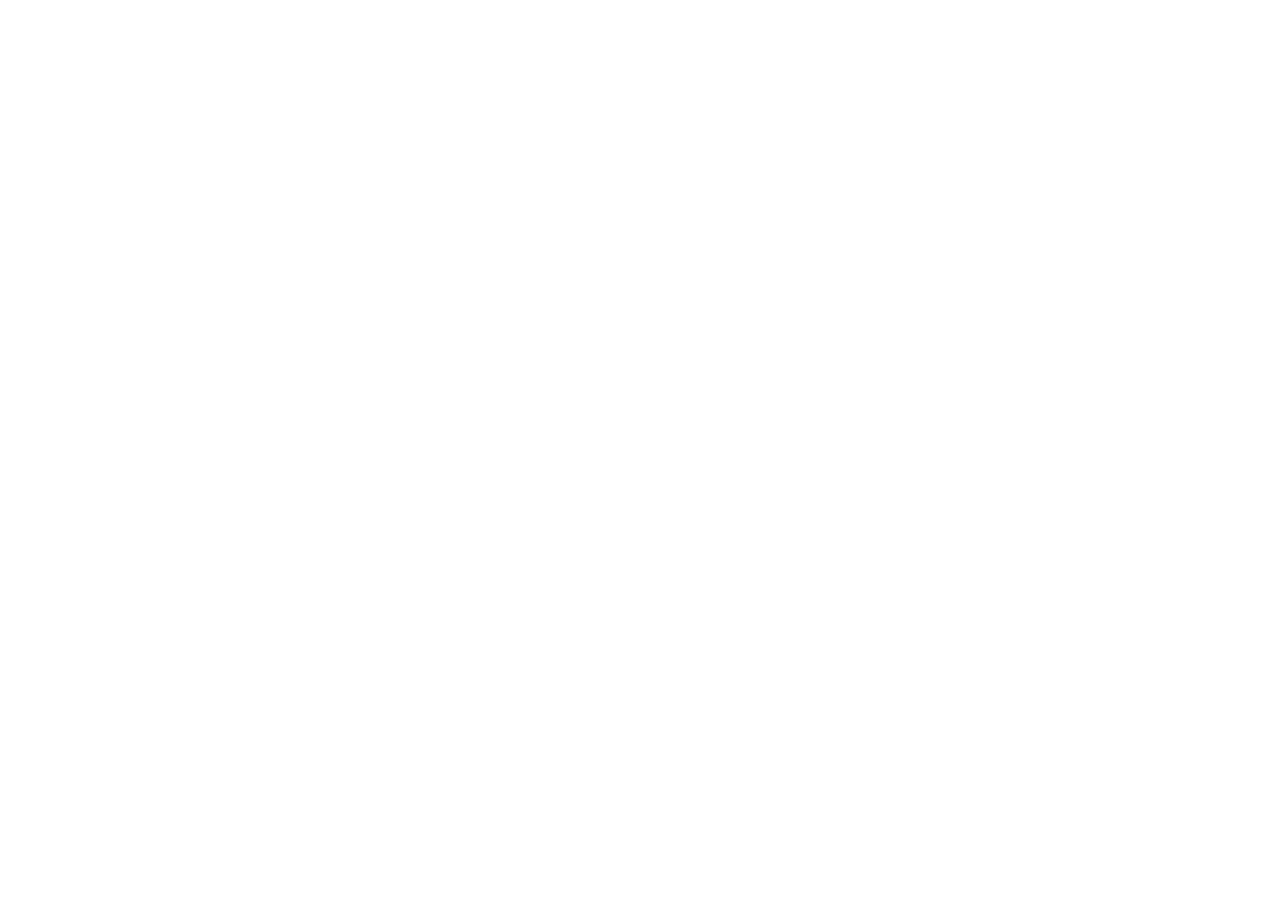
==== github blocks/index.html @ 8133f086 "added imgs" ====
<!DOCTYPE html>
<html lang="en">
<head>
    <meta charset="UTF-8">
    <meta http-equiv="X-UA-Compatible" content="IE=edge">
    <meta name="viewport" content="width=device-width, initial-scale=1.0">
    <title>Document</title>
</head>
<body>
    <div class="space-between">
        <img src=""
    </div>
    <div class="centered">

    </div>
    <div class="space-around">

    </div>
</body>
</html>
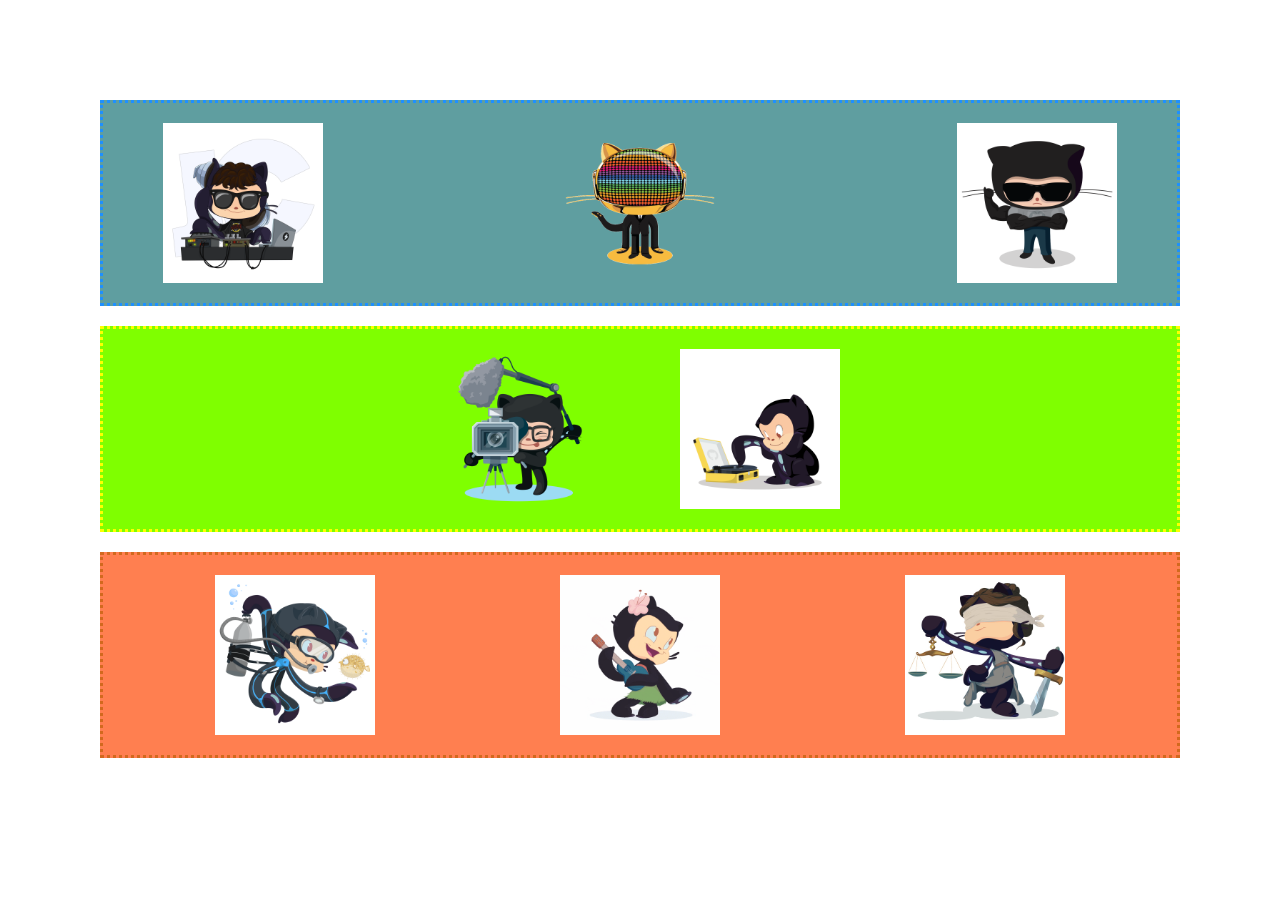
==== commit dfc4db00: "assignments" ====
--- a/github blocks/index.html
+++ b/github blocks/index.html
@@ -4,17 +4,23 @@
     <meta charset="UTF-8">
     <meta http-equiv="X-UA-Compatible" content="IE=edge">
     <meta name="viewport" content="width=device-width, initial-scale=1.0">
-    <title>Document</title>
+    <link rel="stylesheet" href="style.css">
+    <title>Git Cats</title>
 </head>
 <body>
     <div class="space-between">
-        <img src=""
+        <img src="img/catstello.png" alt="dj cat">
+        <img src="img/daftpunktocat-guy.gif" alt="daft punk cat">
+        <img src="img/steroidtocat.png" alt="buff cat">
     </div>
-    <div class="centered">
-
+    <div class="center">
+        <img src="img/filmtocat.png" alt="film cat">
+        <img src="img/vinyltocat.png" alt="vinyl cat">
     </div>
-    <div class="space-around">
-
+    <div class="space-around">     
+        <img src="img/scubatocat.png" alt="scuba cat">
+        <img src="img/hula_loop_octodex03.gif" alt="hula cat">
+        <img src="img/justicetocat.jpeg" alt="justice cat">
     </div>
 </body>
 </html>--- a/github blocks/style.css
+++ b/github blocks/style.css
@@ -0,0 +1,28 @@
+*{
+    margin: 20px;
+    padding: 20px;
+    height: 160px;
+}
+.space-between{
+    display: flex;
+    justify-content: space-between;
+    align-items: center;
+    background-color: cadetblue;
+    border: 3px dotted dodgerblue;
+}
+
+.center{
+    display: flex;
+    justify-content: center;
+    align-items: center;
+    background-color: chartreuse;
+    border: 3px dotted yellow;
+}
+
+.space-around{
+    display: flex;
+    justify-content: space-around;
+    align-items: center;
+    background-color: coral;
+    border: 3px dotted chocolate;
+}